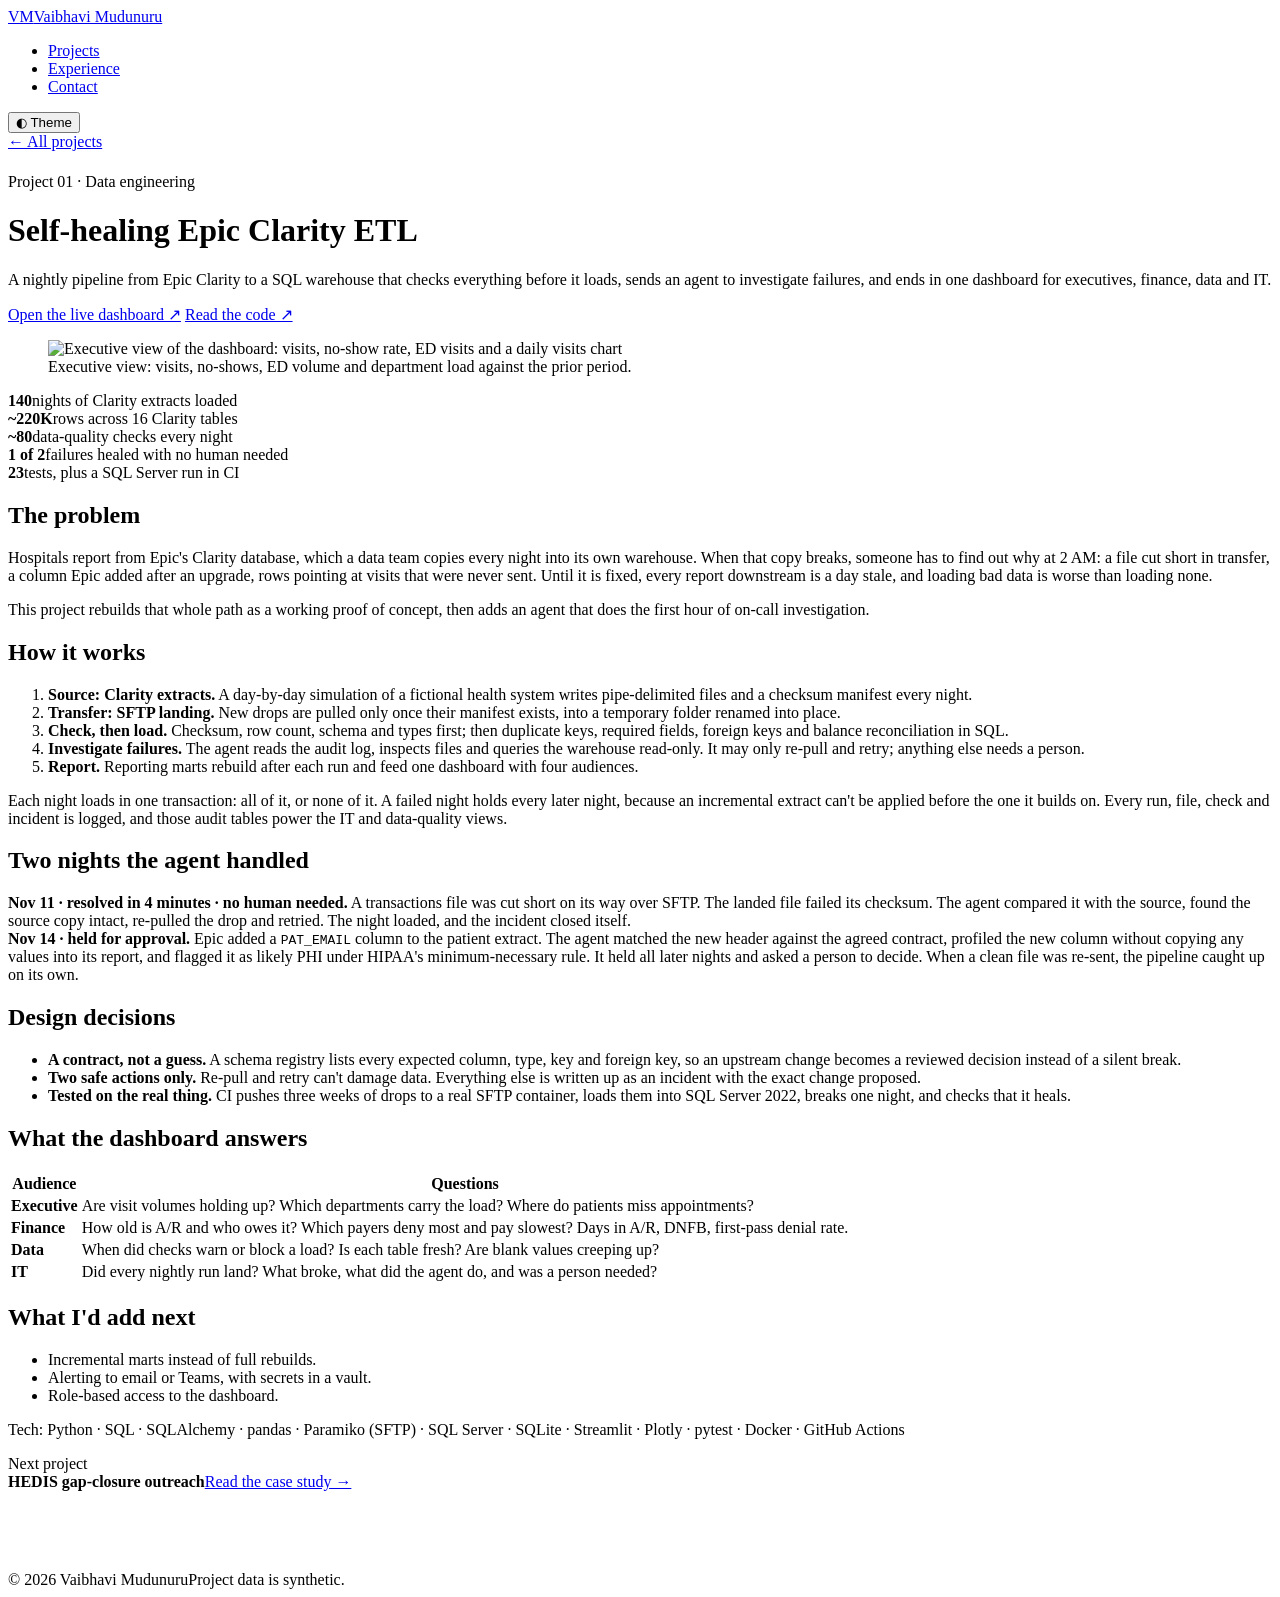
==== projects/clarity-agentic-etl/index.html @ 82a7d225 "Add case studies for the three projects" ====
<!doctype html>
<html lang="en">
<head>
<meta charset="utf-8">
<meta name="viewport" content="width=device-width, initial-scale=1, viewport-fit=cover">
<title>Self-healing Clarity ETL · Vaibhavi Mudunuru</title>
<meta name="description" content="Case study: a nightly Epic Clarity pipeline with file and data checks, an investigation agent that heals safe failures, and a four-audience dashboard.">
<link rel="icon" href="data:image/svg+xml,%3Csvg xmlns='http://www.w3.org/2000/svg' viewBox='0 0 32 32'%3E%3Crect width='32' height='32' rx='8' fill='%232346c8'/%3E%3Ctext x='16' y='21.5' font-family='Arial' font-weight='700' font-size='14' fill='white' text-anchor='middle'%3EVM%3C/text%3E%3C/svg%3E">
<link rel="preconnect" href="https://fonts.googleapis.com">
<link rel="preconnect" href="https://fonts.gstatic.com" crossorigin>
<link rel="stylesheet" href="https://fonts.googleapis.com/css2?family=Bricolage+Grotesque:opsz,wght@12..96,600;12..96,700&family=Inter:wght@400;500;600&family=IBM+Plex+Mono:wght@400;500;600&display=swap">
<link rel="stylesheet" href="../../assets/style.css">
</head>
<body>
<nav class="nav" aria-label="Main">
  <div class="wrap">
    <a class="brand" href="../../"><span class="mark">VM</span>Vaibhavi Mudunuru</a>
    <ul><li><a href="../../#projects">Projects</a></li><li><a href="../../#experience">Experience</a></li><li><a href="../../#contact">Contact</a></li></ul>
    <button class="theme-btn" id="theme" type="button" aria-label="Switch light or dark theme">◐ Theme</button>
  </div>
</nav>

<main class="wrap">
  <header class="cs-hero read">
    <a class="back" href="../../#projects">← All projects</a>
    <p class="eyebrow" style="margin-top:22px">Project 01 · Data engineering</p>
    <h1>Self-healing Epic Clarity ETL</h1>
    <p class="lede">A nightly pipeline from Epic Clarity to a SQL warehouse that checks everything before it loads, sends an agent to investigate failures, and ends in one dashboard for executives, finance, data and IT.</p>
    <div class="btns">
      <a class="btn primary" href="https://mudunuru-vaibhavi.github.io/clarity-agentic-etl/" target="_blank" rel="noopener">Open the live dashboard ↗</a>
      <a class="btn" href="https://github.com/mudunuru-vaibhavi/clarity-agentic-etl" target="_blank" rel="noopener">Read the code ↗</a>
    </div>
  </header>

  <figure class="cs-figure">
    <img src="../../assets/img/clarity-executive.png" alt="Executive view of the dashboard: visits, no-show rate, ED visits and a daily visits chart" width="1440" height="900">
    <figcaption>Executive view: visits, no-shows, ED volume and department load against the prior period.</figcaption>
  </figure>

  <div class="cs-numbers">
    <div><b>140</b><span>nights of Clarity extracts loaded</span></div>
    <div><b>~220K</b><span>rows across 16 Clarity tables</span></div>
    <div><b>~80</b><span>data-quality checks every night</span></div>
    <div><b>1 of 2</b><span>failures healed with no human needed</span></div>
    <div><b>23</b><span>tests, plus a SQL Server run in CI</span></div>
  </div>

  <article class="cs read">
    <h2>The problem</h2>
    <p>Hospitals report from Epic's Clarity database, which a data team copies every night into its own warehouse. When that copy breaks, someone has to find out why at 2 AM: a file cut short in transfer, a column Epic added after an upgrade, rows pointing at visits that were never sent. Until it is fixed, every report downstream is a day stale, and loading bad data is worse than loading none.</p>
    <p>This project rebuilds that whole path as a working proof of concept, then adds an agent that does the first hour of on-call investigation.</p>

    <h2>How it works</h2>
    <ol class="steps">
      <li><span><b>Source: Clarity extracts.</b> A day-by-day simulation of a fictional health system writes pipe-delimited files and a checksum manifest every night.</span></li>
      <li><span><b>Transfer: SFTP landing.</b> New drops are pulled only once their manifest exists, into a temporary folder renamed into place.</span></li>
      <li><span><b>Check, then load.</b> Checksum, row count, schema and types first; then duplicate keys, required fields, foreign keys and balance reconciliation in SQL.</span></li>
      <li><span><b>Investigate failures.</b> The agent reads the audit log, inspects files and queries the warehouse read-only. It may only re-pull and retry; anything else needs a person.</span></li>
      <li><span><b>Report.</b> Reporting marts rebuild after each run and feed one dashboard with four audiences.</span></li>
    </ol>
    <p>Each night loads in one transaction: all of it, or none of it. A failed night holds every later night, because an incremental extract can't be applied before the one it builds on. Every run, file, check and incident is logged, and those audit tables power the IT and data-quality views.</p>

    <h2>Two nights the agent handled</h2>
    <div class="callout"><b>Nov 11 · resolved in 4 minutes · no human needed.</b> A transactions file was cut short on its way over SFTP. The landed file failed its checksum. The agent compared it with the source, found the source copy intact, re-pulled the drop and retried. The night loaded, and the incident closed itself.</div>
    <div class="callout"><b>Nov 14 · held for approval.</b> Epic added a <code>PAT_EMAIL</code> column to the patient extract. The agent matched the new header against the agreed contract, profiled the new column without copying any values into its report, and flagged it as likely PHI under HIPAA's minimum-necessary rule. It held all later nights and asked a person to decide. When a clean file was re-sent, the pipeline caught up on its own.</div>

    <h2>Design decisions</h2>
    <ul>
      <li><b>A contract, not a guess.</b> A schema registry lists every expected column, type, key and foreign key, so an upstream change becomes a reviewed decision instead of a silent break.</li>
      <li><b>Two safe actions only.</b> Re-pull and retry can't damage data. Everything else is written up as an incident with the exact change proposed.</li>
      <li><b>Tested on the real thing.</b> CI pushes three weeks of drops to a real SFTP container, loads them into SQL Server 2022, breaks one night, and checks that it heals.</li>
    </ul>

    <h2>What the dashboard answers</h2>
    <div class="tbl"><table>
      <thead><tr><th>Audience</th><th>Questions</th></tr></thead>
      <tbody>
        <tr><td><b>Executive</b></td><td>Are visit volumes holding up? Which departments carry the load? Where do patients miss appointments?</td></tr>
        <tr><td><b>Finance</b></td><td>How old is A/R and who owes it? Which payers deny most and pay slowest? Days in A/R, DNFB, first-pass denial rate.</td></tr>
        <tr><td><b>Data</b></td><td>When did checks warn or block a load? Is each table fresh? Are blank values creeping up?</td></tr>
        <tr><td><b>IT</b></td><td>Did every nightly run land? What broke, what did the agent do, and was a person needed?</td></tr>
      </tbody>
    </table></div>

    <h2>What I'd add next</h2>
    <ul>
      <li>Incremental marts instead of full rebuilds.</li>
      <li>Alerting to email or Teams, with secrets in a vault.</li>
      <li>Role-based access to the dashboard.</li>
    </ul>
    <p class="muted">Tech: Python · SQL · SQLAlchemy · pandas · Paramiko (SFTP) · SQL Server · SQLite · Streamlit · Plotly · pytest · Docker · GitHub Actions</p>

    <div class="next-proj"><span><span class="muted">Next project</span><br><b>HEDIS gap-closure outreach</b></span><a class="btn small" href="../hedis-outreach-rag/">Read the case study →</a></div>
  </article>
</main>

<footer class="site" style="margin-top:80px"><div class="wrap"><span>© 2026 Vaibhavi Mudunuru</span><span>Project data is synthetic.</span></div></footer>
<script>
(() => { const r = document.documentElement;
  try { const t = localStorage.getItem("vm-theme"); if (t) r.dataset.theme = t; } catch (e) {}
  document.getElementById("theme").addEventListener("click", () => {
    const d = r.dataset.theme ? r.dataset.theme === "dark" : matchMedia("(prefers-color-scheme: dark)").matches;
    r.dataset.theme = d ? "light" : "dark"; try { localStorage.setItem("vm-theme", r.dataset.theme); } catch (e) {} });
})();
</script>
</body>
</html>
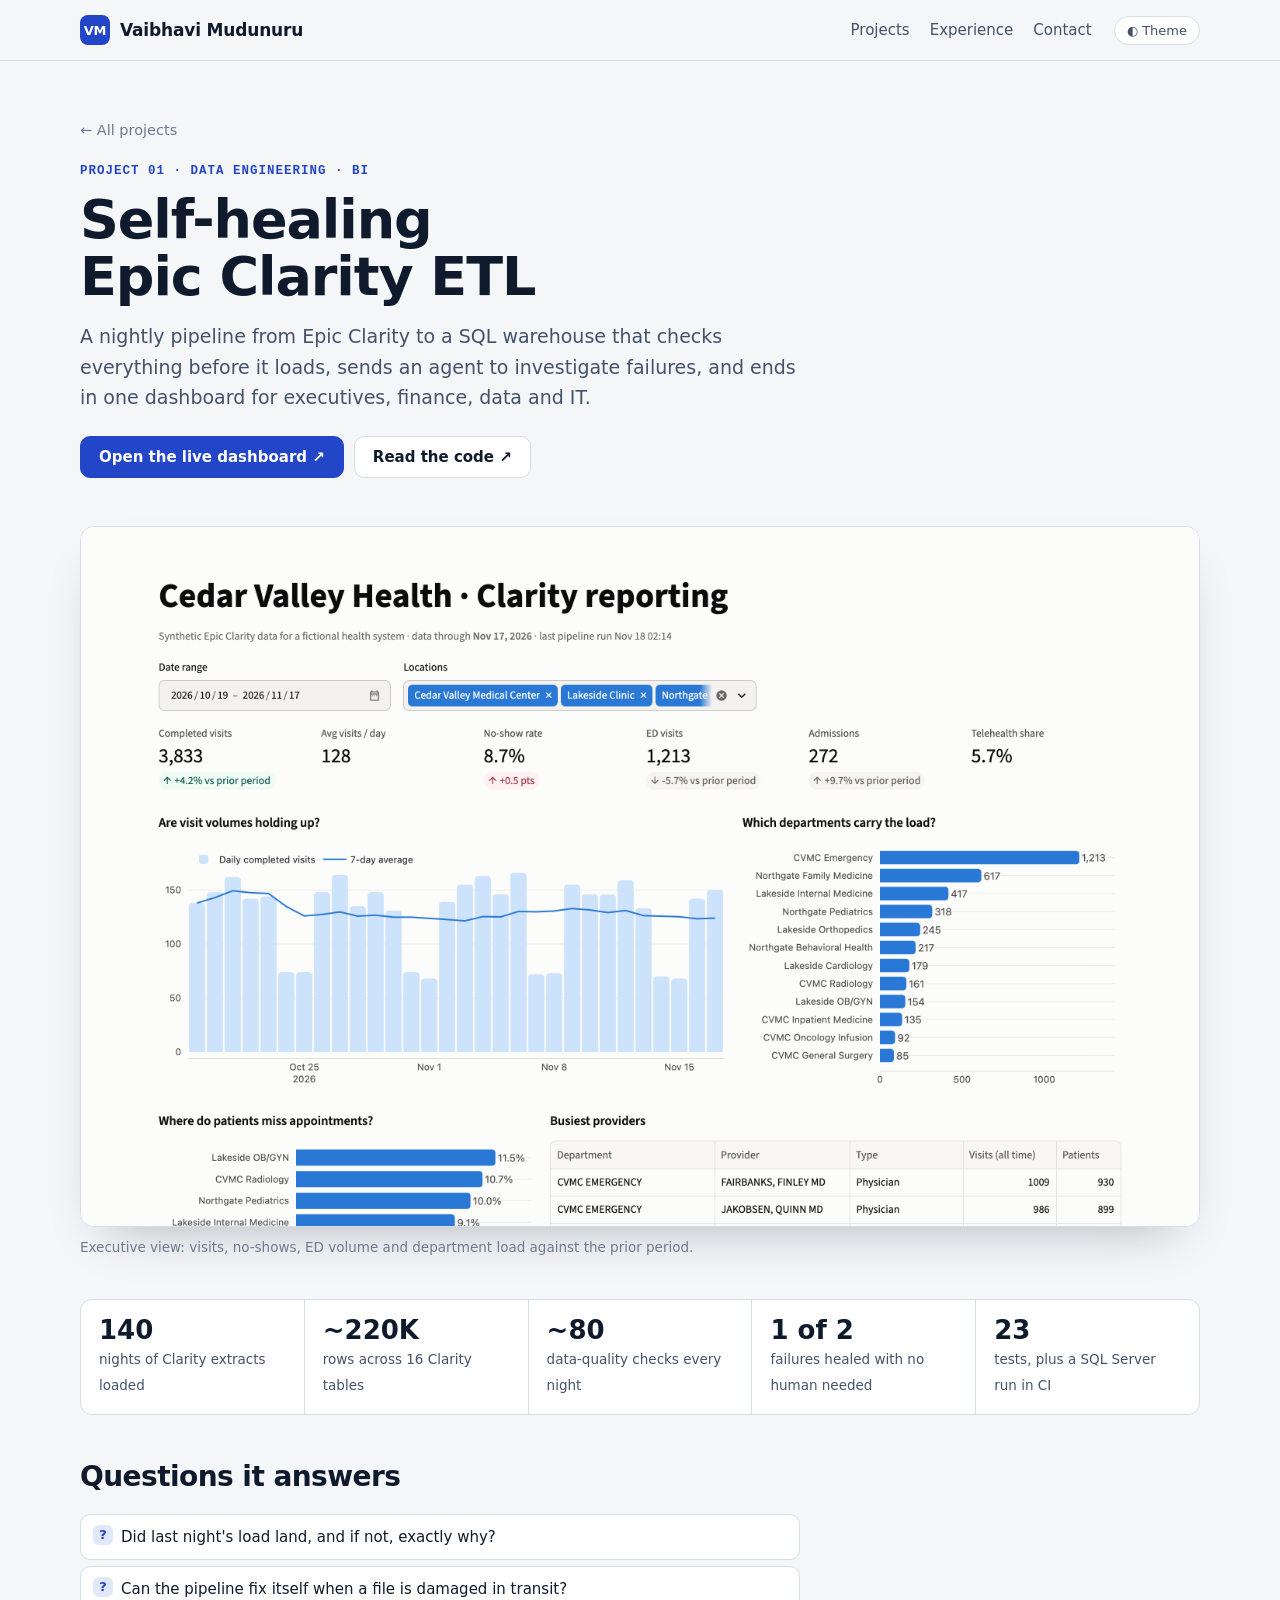
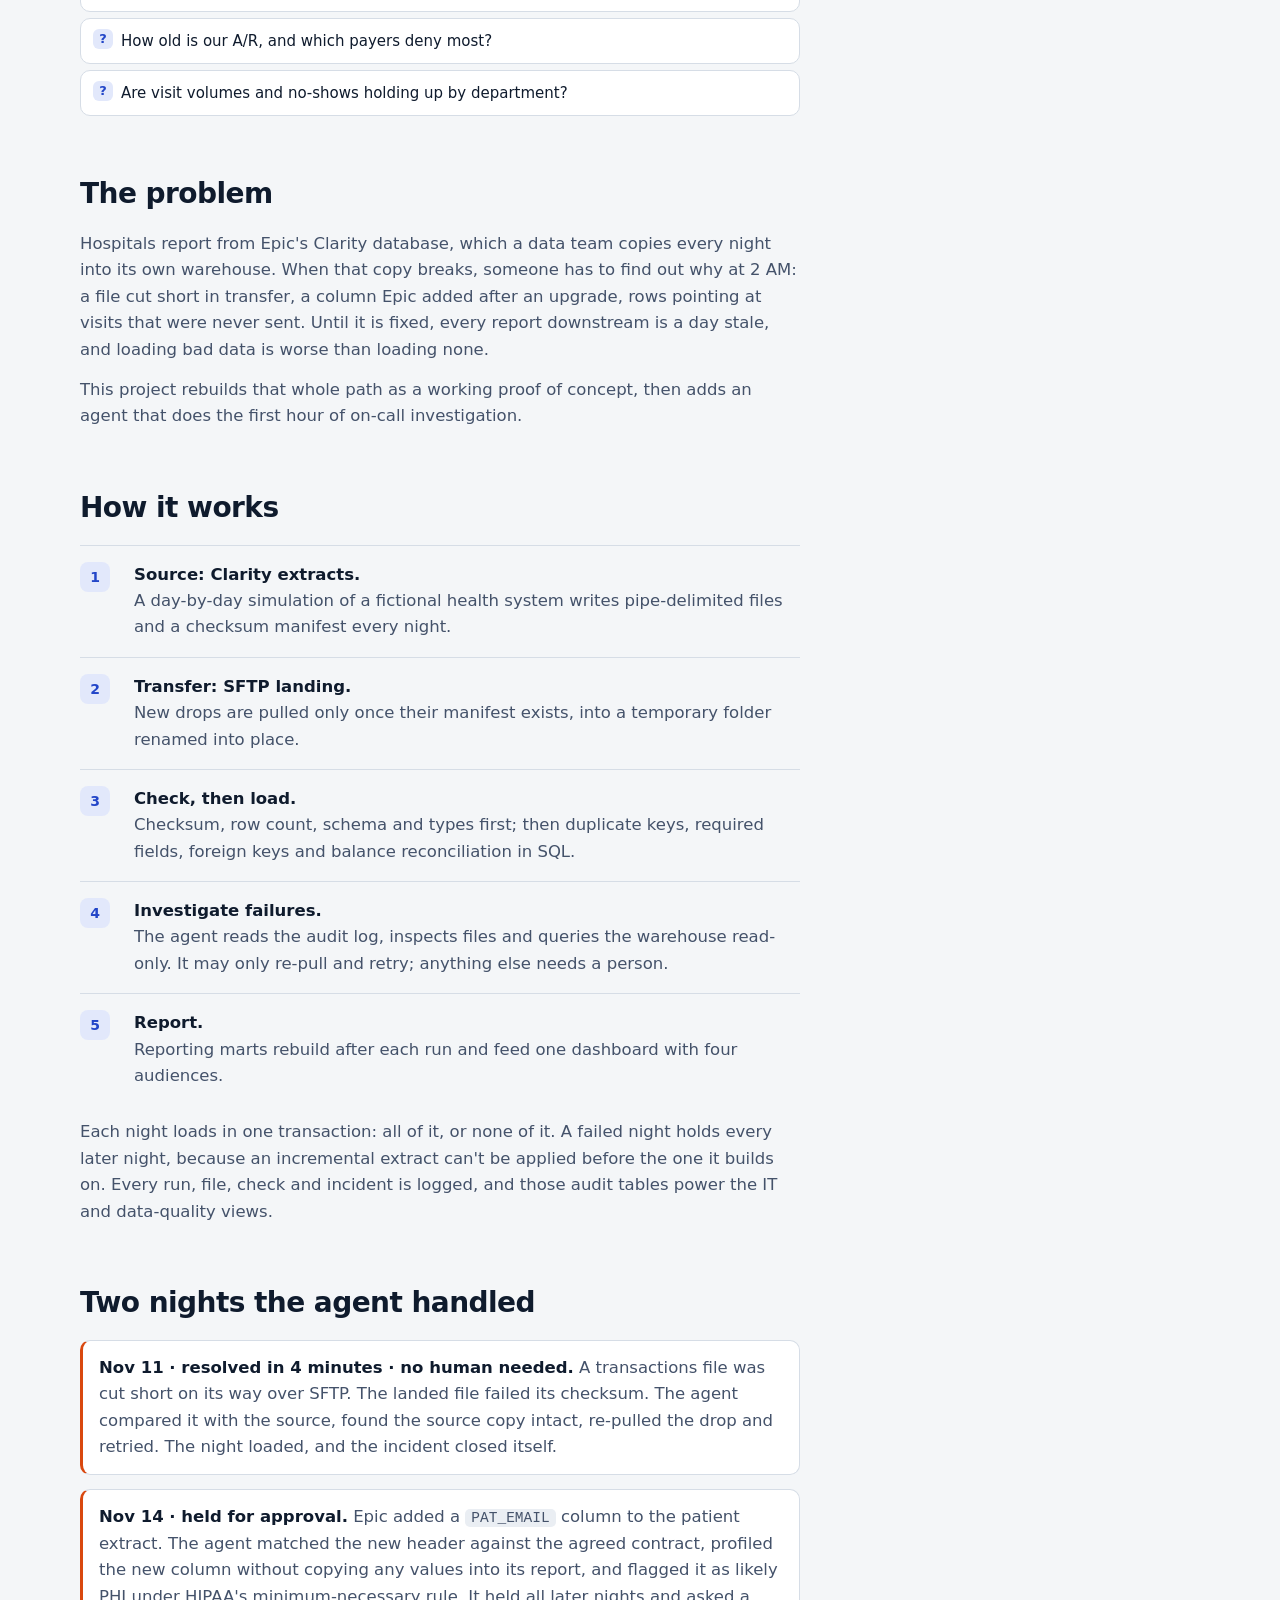
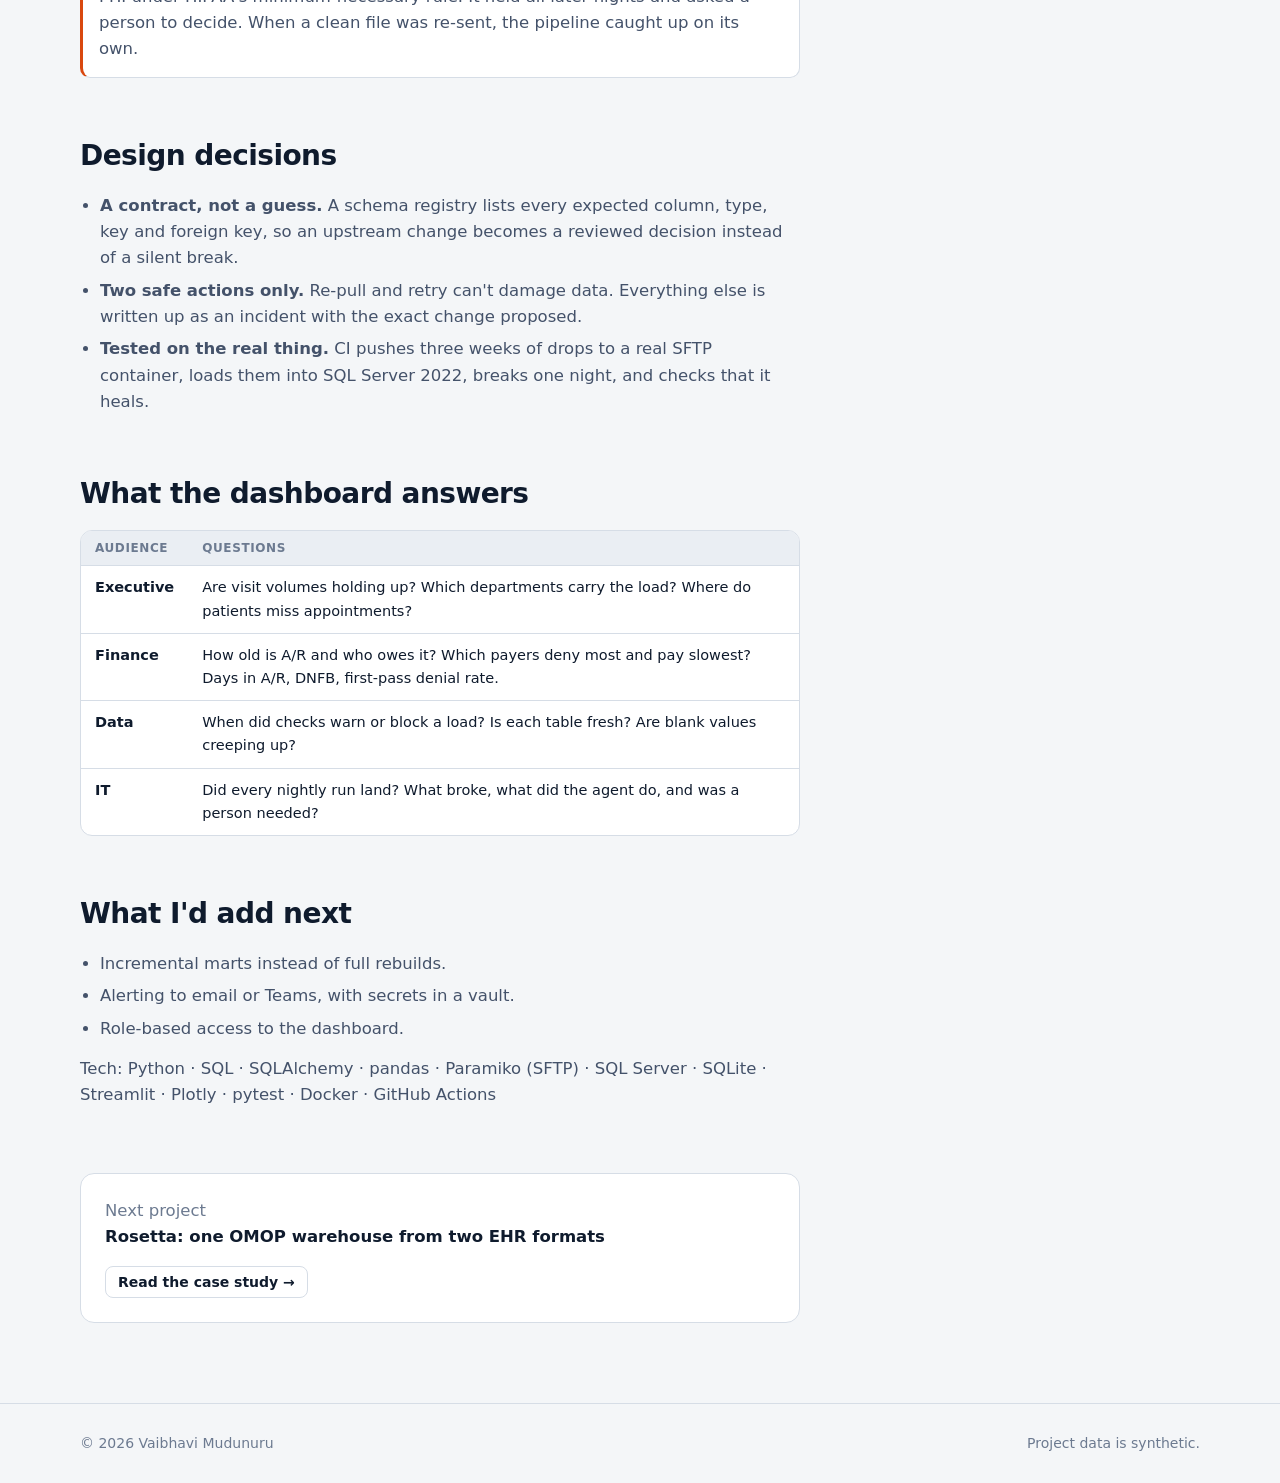
==== commit e7171181: "Redesign the portfolio: four roles, project problems, questions and impact" ====
--- a/projects/clarity-agentic-etl/index.html
+++ b/projects/clarity-agentic-etl/index.html
@@ -23,7 +23,7 @@
 <main class="wrap">
   <header class="cs-hero read">
     <a class="back" href="../../#projects">← All projects</a>
-    <p class="eyebrow" style="margin-top:22px">Project 01 · Data engineering</p>
+    <p class="eyebrow" style="margin-top:22px">Project 01 · Data engineering · BI</p>
     <h1>Self-healing Epic Clarity ETL</h1>
     <p class="lede">A nightly pipeline from Epic Clarity to a SQL warehouse that checks everything before it loads, sends an agent to investigate failures, and ends in one dashboard for executives, finance, data and IT.</p>
     <div class="btns">
@@ -46,6 +46,13 @@
   </div>
 
   <article class="cs read">
+    <h2 style="margin-top:8px">Questions it answers</h2>
+    <ul class="questions" style="padding-left:0">
+      <li>Did last night's load land, and if not, exactly why?</li>
+      <li>Can the pipeline fix itself when a file is damaged in transit?</li>
+      <li>How old is our A/R, and which payers deny most?</li>
+      <li>Are visit volumes and no-shows holding up by department?</li>
+    </ul>
     <h2>The problem</h2>
     <p>Hospitals report from Epic's Clarity database, which a data team copies every night into its own warehouse. When that copy breaks, someone has to find out why at 2 AM: a file cut short in transfer, a column Epic added after an upgrade, rows pointing at visits that were never sent. Until it is fixed, every report downstream is a day stale, and loading bad data is worse than loading none.</p>
     <p>This project rebuilds that whole path as a working proof of concept, then adds an agent that does the first hour of on-call investigation.</p>
@@ -90,7 +97,7 @@
     </ul>
     <p class="muted">Tech: Python · SQL · SQLAlchemy · pandas · Paramiko (SFTP) · SQL Server · SQLite · Streamlit · Plotly · pytest · Docker · GitHub Actions</p>
 
-    <div class="next-proj"><span><span class="muted">Next project</span><br><b>HEDIS gap-closure outreach</b></span><a class="btn small" href="../hedis-outreach-rag/">Read the case study →</a></div>
+    <div class="next-proj"><span><span class="muted">Next project</span><br><b>Rosetta: one OMOP warehouse from two EHR formats</b></span><a class="btn small" href="../rosetta-omop/">Read the case study →</a></div>
   </article>
 </main>
 
--- a/assets/style.css
+++ b/assets/style.css
@@ -0,0 +1,268 @@
+/* Vaibhavi Mudunuru · portfolio
+   Layout: one 1160px column; the home page alternates full-bleed bands (hero, projects, practice, experience),
+   case studies use a 720px reading column with wide figures. */
+:root {
+  color-scheme: light;
+  --paper: #f4f6f8;
+  --surface: #ffffff;
+  --surface-2: #eaeef3;
+  --line: #d6dde6;
+  --ink: #0f1b2d;
+  --ink-2: #44526a;
+  --ink-3: #6c7a90;
+  --accent: #2346c8;
+  --accent-ink: #ffffff;
+  --accent-soft: #e2e8fb;
+  --signal: #d9480f;
+  --ok: #157f3b;
+  --hold: #b45f06;
+  --term-bg: #0d1626;
+  --term-ink: #d7e1f0;
+  --term-dim: #7f8ea8;
+  --term-ok: #6fd39a;
+  --term-warn: #f2b25c;
+  --term-key: #8fb0ff;
+  --display: "Bricolage Grotesque", "Avenir Next", "Segoe UI", system-ui, sans-serif;
+  --body: "Inter", "Segoe UI", system-ui, -apple-system, sans-serif;
+  --mono: "IBM Plex Mono", ui-monospace, "SF Mono", Menlo, monospace;
+  --radius: 14px;
+  --gutter-l: max(20px, env(safe-area-inset-left, 0px));
+  --gutter-r: max(20px, env(safe-area-inset-right, 0px));
+}
+@media (prefers-color-scheme: dark) {
+  :root:not([data-theme="light"]) {
+    color-scheme: dark;
+    --paper: #0b111b; --surface: #111a28; --surface-2: #172234; --line: #24324a;
+    --ink: #e8eef8; --ink-2: #aab6ca; --ink-3: #7d8aa1;
+    --accent: #7f9cff; --accent-ink: #0b111b; --accent-soft: #1a2647;
+    --signal: #ff8a4c; --ok: #5cc98a; --hold: #f0ad57;
+    --term-bg: #070c15;
+  }
+}
+:root[data-theme="dark"] {
+  color-scheme: dark;
+  --paper: #0b111b; --surface: #111a28; --surface-2: #172234; --line: #24324a;
+  --ink: #e8eef8; --ink-2: #aab6ca; --ink-3: #7d8aa1;
+  --accent: #7f9cff; --accent-ink: #0b111b; --accent-soft: #1a2647;
+  --signal: #ff8a4c; --ok: #5cc98a; --hold: #f0ad57;
+  --term-bg: #070c15;
+}
+
+*, *::before, *::after { box-sizing: border-box; }
+html { -webkit-text-size-adjust: 100%; }
+@media (prefers-reduced-motion: no-preference) { html { scroll-behavior: smooth; } }
+body {
+  margin: 0; background: var(--paper); color: var(--ink);
+  font: 16.5px/1.6 var(--body); font-feature-settings: "cv11", "ss01";
+}
+img { max-width: 100%; height: auto; display: block; }
+a { color: var(--accent); text-underline-offset: 3px; }
+a:focus-visible, button:focus-visible { outline: 2px solid var(--accent); outline-offset: 3px; border-radius: 4px; }
+h1, h2, h3, h4 { font-family: var(--display); color: var(--ink); text-wrap: balance; margin: 0; letter-spacing: -0.02em; }
+p { margin: 0; }
+code, .mono { font-family: var(--mono); font-size: 0.88em; }
+code { background: var(--surface-2); padding: 1px 6px; border-radius: 5px; }
+.wrap { max-width: 1160px; margin: 0 auto; padding-left: var(--gutter-l); padding-right: var(--gutter-r); }
+.read { max-width: 720px; }
+.eyebrow { font: 600 12.5px/1 var(--mono); letter-spacing: 0.08em; text-transform: uppercase; color: var(--accent); }
+.lede { font-size: 19px; color: var(--ink-2); max-width: 62ch; }
+.muted { color: var(--ink-3); }
+.skip { position: absolute; left: -999px; top: 0; }
+.skip:focus { left: 12px; top: 12px; z-index: 50; background: var(--surface); padding: 8px 12px; }
+
+/* ---------- nav ---------- */
+body::before { content: ""; position: fixed; inset: 0 0 auto; height: env(safe-area-inset-top, 0px); z-index: 30; background: var(--paper); }
+.nav { position: sticky; top: env(safe-area-inset-top, 0px); z-index: 20; background: color-mix(in srgb, var(--paper) 88%, transparent);
+  backdrop-filter: saturate(1.4) blur(10px); -webkit-backdrop-filter: saturate(1.4) blur(10px); border-bottom: 1px solid var(--line); }
+.nav .wrap { display: flex; align-items: center; gap: 22px; min-height: 60px; }
+.brand { font: 700 17px/1 var(--display); color: var(--ink); text-decoration: none; display: flex; align-items: center; gap: 10px; letter-spacing: -0.01em; }
+.brand .mark { width: 30px; height: 30px; border-radius: 8px; background: var(--accent); color: var(--accent-ink); display: grid; place-items: center; font-size: 13px; }
+.nav ul { display: flex; gap: 20px; list-style: none; margin: 0 0 0 auto; padding: 0; }
+.nav ul a { color: var(--ink-2); text-decoration: none; font-size: 15px; font-weight: 500; }
+.nav ul a:hover { color: var(--ink); }
+.theme-btn { border: 1px solid var(--line); background: var(--surface); color: var(--ink-2); border-radius: 999px; padding: 6px 12px; font: 500 13px var(--body); cursor: pointer; }
+@media (max-width: 760px) { .nav ul { display: none; } .theme-btn { margin-left: auto; } }
+
+/* ---------- buttons ---------- */
+.btns { display: flex; flex-wrap: wrap; gap: 10px; }
+.btn { display: inline-flex; align-items: center; gap: 8px; padding: 11px 18px; border-radius: 10px; font: 600 15px var(--body); text-decoration: none; border: 1px solid var(--line); color: var(--ink); background: var(--surface); transition: transform .15s ease, border-color .15s ease; }
+.btn:hover { border-color: var(--ink-3); transform: translateY(-1px); }
+.btn.primary { background: var(--accent); border-color: var(--accent); color: var(--accent-ink); }
+.btn.small { padding: 7px 12px; font-size: 14px; border-radius: 8px; }
+
+/* ---------- hero ---------- */
+.hero { padding-block: 72px 56px; }
+.hero .wrap { display: grid; grid-template-columns: minmax(0, 1.05fr) minmax(0, 1fr); gap: 56px; align-items: center; }
+.hero h1 { font-size: clamp(38px, 5.6vw, 64px); line-height: 1.02; font-weight: 700; margin: 16px 0 20px; }
+.hero h1 em { font-style: normal; color: var(--accent); }
+.hero .lede { margin-bottom: 28px; }
+@media (max-width: 920px) { .hero .wrap { grid-template-columns: minmax(0, 1fr); gap: 36px; } .hero { padding-block: 44px 40px; } }
+
+/* terminal trace */
+.term { background: var(--term-bg); color: var(--term-ink); border-radius: var(--radius); font: 13px/1.7 var(--mono); box-shadow: 0 30px 60px -30px rgba(15, 27, 45, 0.55); overflow: hidden; min-width: 0; }
+.term-bar { display: flex; align-items: center; gap: 4px; padding: 8px 10px; border-bottom: 1px solid rgba(255,255,255,.07); overflow-x: auto; }
+.term-tab { background: none; border: 0; color: var(--term-dim); font: 500 12.5px var(--mono); padding: 6px 10px; border-radius: 7px; cursor: pointer; white-space: nowrap; }
+.term-tab[aria-selected="true"] { background: rgba(255,255,255,.08); color: var(--term-ink); }
+.term-body { padding: 16px 18px 18px; min-height: 290px; overflow-x: auto; }
+.term-body p { white-space: pre; margin: 0; }
+.term .t { color: var(--term-dim); }
+.term .ok { color: var(--term-ok); }
+.term .warn { color: var(--term-warn); }
+.term .key { color: var(--term-key); }
+.term-foot { padding: 10px 18px; border-top: 1px solid rgba(255,255,255,.07); color: var(--term-dim); font-size: 12px; display: flex; justify-content: space-between; gap: 12px; flex-wrap: wrap; }
+@media (prefers-reduced-motion: no-preference) {
+  .term-body p { animation: line-in .35s ease both; }
+  @keyframes line-in { from { opacity: .25; transform: translateY(3px); } to { opacity: 1; transform: none; } }
+}
+
+/* ---------- stats ---------- */
+.stats { border-block: 1px solid var(--line); background: var(--surface); }
+.stats .wrap { display: grid; grid-template-columns: repeat(4, minmax(0, 1fr)); }
+.stat { padding: 26px 22px 26px 0; }
+.stat + .stat { padding-left: 22px; border-left: 1px solid var(--line); }
+.stat b { display: block; font: 700 36px/1.05 var(--display); letter-spacing: -0.03em; font-variant-numeric: tabular-nums; }
+.stat span { font-size: 14px; color: var(--ink-2); }
+@media (max-width: 760px) { .stats .wrap { grid-template-columns: repeat(2, minmax(0, 1fr)); } .stat:nth-child(3) { border-left: 0; padding-left: 0; } .stat:nth-child(n+3) { border-top: 1px solid var(--line); } }
+
+/* ---------- sections ---------- */
+section.band { padding-block: 96px; }
+section.band.alt { background: var(--surface); border-block: 1px solid var(--line); }
+.section-head { display: grid; gap: 12px; margin-bottom: 48px; max-width: 760px; }
+.section-head h2 { font-size: clamp(30px, 4vw, 44px); line-height: 1.08; }
+@media (max-width: 760px) { section.band { padding-block: 64px; } }
+
+/* ---------- project showcase ---------- */
+.project { display: grid; grid-template-columns: minmax(0, 0.95fr) minmax(0, 1.1fr); gap: 48px; align-items: start; padding-block: 48px; border-top: 1px solid var(--line); }
+.project:first-of-type { border-top: 0; padding-top: 0; }
+.project.flip .project-text { order: 2; }
+.project-text { display: flex; flex-direction: column; gap: 16px; min-width: 0; }
+.project-num { font: 600 13px var(--mono); color: var(--ink-3); display: flex; gap: 10px; align-items: center; }
+.project-num .tag { color: var(--accent); background: var(--accent-soft); padding: 2px 8px; border-radius: 6px; }
+.project h3 { font-size: clamp(26px, 3vw, 34px); line-height: 1.1; }
+.project .summary { color: var(--ink-2); font-size: 17px; }
+.facts { list-style: none; padding: 0; margin: 0; display: grid; gap: 8px; }
+.facts li { position: relative; padding-left: 22px; color: var(--ink-2); font-size: 15.5px; }
+.facts li::before { content: ""; position: absolute; left: 2px; top: 9px; width: 7px; height: 7px; border-radius: 2px; background: var(--accent); }
+.metrics { display: grid; grid-template-columns: repeat(3, minmax(0, 1fr)); gap: 1px; background: var(--line); border: 1px solid var(--line); border-radius: 12px; overflow: hidden; }
+.metrics div { background: var(--surface); padding: 12px 14px; }
+.metrics b { display: block; font: 700 22px/1.15 var(--display); font-variant-numeric: tabular-nums; }
+.metrics span { font-size: 12.5px; color: var(--ink-3); line-height: 1.35; display: block; }
+.chips { display: flex; flex-wrap: wrap; gap: 6px; }
+.chip { font: 500 12.5px var(--mono); padding: 3px 9px; border-radius: 6px; background: var(--surface-2); color: var(--ink-2); }
+.shot { min-width: 0; display: flex; flex-direction: column; gap: 10px; position: sticky; top: 84px; }
+.shot figure { margin: 0; border: 1px solid var(--line); border-radius: var(--radius); overflow: hidden; background: var(--surface); box-shadow: 0 24px 50px -28px rgba(15, 27, 45, .35); }
+.shot .chrome { display: flex; gap: 6px; padding: 9px 12px; border-bottom: 1px solid var(--line); background: var(--surface-2); align-items: center; }
+.shot .chrome i { width: 9px; height: 9px; border-radius: 50%; background: var(--line); }
+.shot .chrome span { margin-left: 8px; font: 12px var(--mono); color: var(--ink-3); overflow: hidden; text-overflow: ellipsis; white-space: nowrap; }
+.shot img { aspect-ratio: 16 / 10.5; object-fit: cover; object-position: top; width: 100%; }
+.shot-tabs { display: flex; flex-wrap: wrap; gap: 6px; }
+.shot-tabs button { border: 1px solid var(--line); background: var(--surface); color: var(--ink-2); font: 500 13px var(--body); padding: 5px 11px; border-radius: 999px; cursor: pointer; }
+.shot-tabs button[aria-pressed="true"] { background: var(--ink); color: var(--paper); border-color: var(--ink); }
+.shot figcaption { font-size: 13.5px; color: var(--ink-3); padding: 10px 14px; border-top: 1px solid var(--line); }
+@media (max-width: 920px) { .project, .project.flip { grid-template-columns: minmax(0, 1fr); gap: 28px; } .project.flip .project-text { order: 0; } .shot { position: static; } .metrics { grid-template-columns: repeat(3, minmax(0, 1fr)); } }
+@media (max-width: 480px) { .metrics { grid-template-columns: minmax(0, 1fr); } }
+
+/* ---------- practice ---------- */
+.practice { display: grid; grid-template-columns: repeat(auto-fit, minmax(240px, 1fr)); gap: 0; border-top: 1px solid var(--line); }
+.practice > div { padding: 26px 24px 26px 0; display: grid; gap: 8px; align-content: start; }
+.practice > div + div { padding-left: 24px; border-left: 1px solid var(--line); }
+.practice h3 { font-size: 19px; }
+.practice p { color: var(--ink-2); font-size: 15.5px; }
+.practice .where { font: 12.5px var(--mono); color: var(--ink-3); }
+@media (max-width: 1060px) { .practice > div + div { border-left: 0; padding-left: 0; } .practice > div { border-bottom: 1px solid var(--line); } }
+
+/* ---------- experience ---------- */
+.timeline { display: grid; gap: 0; }
+.job { display: grid; grid-template-columns: 220px minmax(0, 1fr); gap: 32px; padding-block: 30px; border-top: 1px solid var(--line); }
+.job .when { font: 500 13.5px/1.6 var(--mono); color: var(--ink-3); }
+.job h3 { font-size: 21px; }
+.job .org { color: var(--ink-2); margin: 2px 0 10px; }
+.job ul { margin: 0; padding-left: 18px; display: grid; gap: 6px; color: var(--ink-2); }
+.edu { margin-top: 28px; padding: 18px 20px; border: 1px solid var(--line); border-radius: 12px; background: var(--surface); display: flex; gap: 12px; flex-wrap: wrap; align-items: baseline; }
+@media (max-width: 760px) { .job { grid-template-columns: minmax(0, 1fr); gap: 8px; } }
+
+/* ---------- skills ---------- */
+.skills { display: grid; grid-template-columns: repeat(auto-fit, minmax(300px, 1fr)); gap: 28px 40px; }
+.skills h3 { font: 600 13px var(--mono); letter-spacing: .06em; text-transform: uppercase; color: var(--ink-3); margin-bottom: 10px; }
+
+/* ---------- contact ---------- */
+.contact { display: grid; grid-template-columns: minmax(0, 1.2fr) minmax(0, 1fr); gap: 48px; align-items: end; }
+.contact h2 { font-size: clamp(34px, 5vw, 56px); line-height: 1.02; }
+.contact .addr { font: 500 17px var(--mono); color: var(--ink); user-select: all; word-break: break-all; }
+@media (max-width: 760px) { .contact { grid-template-columns: minmax(0, 1fr); } }
+footer.site { padding-block: 28px calc(28px + env(safe-area-inset-bottom, 0px)); border-top: 1px solid var(--line); color: var(--ink-3); font-size: 14px; }
+footer.site .wrap { display: flex; flex-wrap: wrap; gap: 8px 24px; justify-content: space-between; }
+
+/* ---------- case study ---------- */
+.cs-hero { padding-block: 56px 40px; }
+.cs-hero .back { font-size: 14.5px; text-decoration: none; color: var(--ink-3); }
+.cs-hero h1 { font-size: clamp(34px, 5vw, 54px); line-height: 1.05; margin: 14px 0 16px; }
+.cs-hero .btns { margin-top: 24px; }
+.cs-figure { margin: 8px 0 0; }
+.cs-figure img { border: 1px solid var(--line); border-radius: var(--radius); box-shadow: 0 24px 50px -28px rgba(15, 27, 45, .35); }
+.cs-figure figcaption { font-size: 13.5px; color: var(--ink-3); margin-top: 10px; }
+.cs-numbers { display: grid; grid-template-columns: repeat(auto-fit, minmax(170px, 1fr)); gap: 1px; background: var(--line); border: 1px solid var(--line); border-radius: 12px; overflow: hidden; margin-block: 40px; }
+.cs-numbers div { background: var(--surface); padding: 16px 18px; }
+.cs-numbers b { display: block; font: 700 26px/1.15 var(--display); font-variant-numeric: tabular-nums; }
+.cs-numbers span { font-size: 13.5px; color: var(--ink-2); }
+.cs h2 { font-size: 28px; margin: 56px 0 14px; }
+.cs h3 { font-size: 19px; margin: 28px 0 8px; }
+.cs p { color: var(--ink-2); margin-bottom: 14px; }
+.cs ul, .cs ol { color: var(--ink-2); padding-left: 20px; display: grid; gap: 6px; margin: 0 0 14px; }
+.steps { list-style: none; padding: 0 !important; counter-reset: s; gap: 0 !important; }
+.steps li { counter-increment: s; display: grid; grid-template-columns: 40px minmax(0, 1fr); gap: 14px; padding: 16px 0; border-top: 1px solid var(--line); }
+.steps li::before { content: counter(s); width: 30px; height: 30px; border-radius: 8px; background: var(--accent-soft); color: var(--accent); font: 600 14px/30px var(--display); text-align: center; }
+.steps b { color: var(--ink); display: block; }
+.callout { border: 1px solid var(--line); border-left: 3px solid var(--signal); background: var(--surface); border-radius: 10px; padding: 14px 16px; margin: 0 0 14px; color: var(--ink-2); }
+.callout b { color: var(--ink); }
+.tbl { overflow-x: auto; border: 1px solid var(--line); border-radius: 12px; background: var(--surface); margin: 0 0 16px; }
+.tbl table { border-collapse: collapse; width: 100%; font-size: 14.5px; min-width: 560px; }
+.tbl th, .tbl td { text-align: left; padding: 10px 14px; border-bottom: 1px solid var(--line); vertical-align: top; }
+.tbl th { background: var(--surface-2); color: var(--ink-3); font: 600 12px var(--body); letter-spacing: .05em; text-transform: uppercase; }
+.tbl tr:last-child td { border-bottom: 0; }
+.tbl td.num { text-align: right; font-variant-numeric: tabular-nums; }
+.next-proj { margin-top: 64px; padding: 24px; border: 1px solid var(--line); border-radius: var(--radius); background: var(--surface); display: flex; justify-content: space-between; gap: 16px; flex-wrap: wrap; align-items: center; }
+
+/* ---------- v2 additions: roles, problems, impact ---------- */
+.roles-line { display: flex; flex-wrap: wrap; gap: 8px 10px; margin: 6px 0 22px; }
+.role-chip { font: 600 14px var(--body); padding: 6px 12px; border-radius: 999px; border: 1px solid var(--line); background: var(--surface); color: var(--ink); display: inline-flex; align-items: center; gap: 8px; }
+.role-chip i { width: 8px; height: 8px; border-radius: 50%; background: var(--rc); display: block; }
+:root { --r-se: #2346c8; --r-de: #0f8a6c; --r-da: #b4570e; --r-bi: #9b3fb8; }
+@media (prefers-color-scheme: dark) { :root:not([data-theme="light"]) { --r-se: #8aa4ff; --r-de: #4fd1ad; --r-da: #f39c5a; --r-bi: #d58cf0; } }
+:root[data-theme="dark"] { --r-se: #8aa4ff; --r-de: #4fd1ad; --r-da: #f39c5a; --r-bi: #d58cf0; }
+
+.roles { display: grid; grid-template-columns: minmax(0, 300px) minmax(0, 1fr); gap: 0; border: 1px solid var(--line); border-radius: var(--radius); overflow: hidden; background: var(--surface); }
+.role-tabs { display: flex; flex-direction: column; border-right: 1px solid var(--line); }
+.role-tab { all: unset; cursor: pointer; padding: 20px 22px; border-bottom: 1px solid var(--line); display: grid; gap: 4px; border-left: 4px solid transparent; }
+.role-tab:last-child { border-bottom: 0; }
+.role-tab b { font: 700 19px/1.2 var(--display); color: var(--ink); }
+.role-tab span { font-size: 13.5px; color: var(--ink-3); }
+.role-tab[aria-selected="true"] { background: var(--surface-2); border-left-color: var(--rc); }
+.role-tab:focus-visible { outline: 2px solid var(--accent); outline-offset: -2px; }
+.role-panel { padding: 28px 30px; display: grid; gap: 18px; align-content: start; min-width: 0; }
+.role-panel h3 { font-size: 26px; line-height: 1.15; }
+.role-panel .what { color: var(--ink-2); font-size: 16.5px; max-width: 62ch; }
+.proof { display: grid; grid-template-columns: repeat(auto-fit, minmax(220px, 1fr)); gap: 10px; }
+.proof a, .proof div { display: grid; gap: 2px; padding: 12px 14px; border: 1px solid var(--line); border-radius: 10px; text-decoration: none; color: var(--ink); background: var(--surface); }
+.proof a:hover { border-color: var(--rc); }
+.proof small { color: var(--ink-3); font-size: 12.5px; font-family: var(--mono); }
+@media (max-width: 860px) { .roles { grid-template-columns: minmax(0, 1fr); } .role-tabs { flex-direction: row; overflow-x: auto; border-right: 0; border-bottom: 1px solid var(--line); } .role-tab { border-bottom: 0; border-left: 0; border-bottom: 3px solid transparent; padding: 14px 16px; min-width: 150px; } .role-tab[aria-selected="true"] { border-bottom-color: var(--rc); } .role-tab span { display: none; } }
+
+.impact { display: grid; grid-template-columns: repeat(auto-fit, minmax(170px, 1fr)); gap: 1px; background: var(--line); border: 1px solid var(--line); border-radius: var(--radius); overflow: hidden; margin-bottom: 64px; }
+.impact div { background: var(--surface); padding: 20px 18px; display: grid; gap: 4px; }
+.impact b { font: 700 30px/1.05 var(--display); letter-spacing: -.02em; font-variant-numeric: tabular-nums; }
+.impact span { font-size: 13.5px; color: var(--ink-2); }
+.impact small { font: 500 11.5px var(--mono); color: var(--ink-3); text-transform: uppercase; letter-spacing: .06em; }
+
+.problem { border-left: 3px solid var(--signal); padding: 4px 0 4px 14px; color: var(--ink); font-size: 16.5px; }
+.problem b { display: block; font: 600 12px var(--mono); letter-spacing: .08em; text-transform: uppercase; color: var(--signal); margin-bottom: 2px; }
+.questions { list-style: none; margin: 0; padding: 0; display: grid; gap: 8px; }
+.questions li { position: relative; padding: 10px 14px 10px 40px; background: var(--surface); border: 1px solid var(--line); border-radius: 10px; color: var(--ink); font-size: 15px; }
+.questions li::before { content: "?"; position: absolute; left: 12px; top: 10px; width: 20px; height: 20px; border-radius: 6px; background: var(--accent-soft); color: var(--accent); font: 700 13px/20px var(--display); text-align: center; }
+.label { font: 600 12px var(--mono); letter-spacing: .08em; text-transform: uppercase; color: var(--ink-3); }
+.metrics.four { grid-template-columns: repeat(4, minmax(0, 1fr)); }
+@media (max-width: 560px) { .metrics.four { grid-template-columns: repeat(2, minmax(0, 1fr)); } }
+.role-tags { display: flex; flex-wrap: wrap; gap: 6px; }
+.role-tags span { font: 600 12px var(--body); padding: 3px 9px; border-radius: 999px; color: var(--rc); border: 1px solid currentColor; display: inline-flex; align-items: center; gap: 6px; }
+.role-tags span::before { content: ""; width: 6px; height: 6px; border-radius: 50%; background: currentColor; }
+.job .role-tags { margin: -4px 0 12px; }
